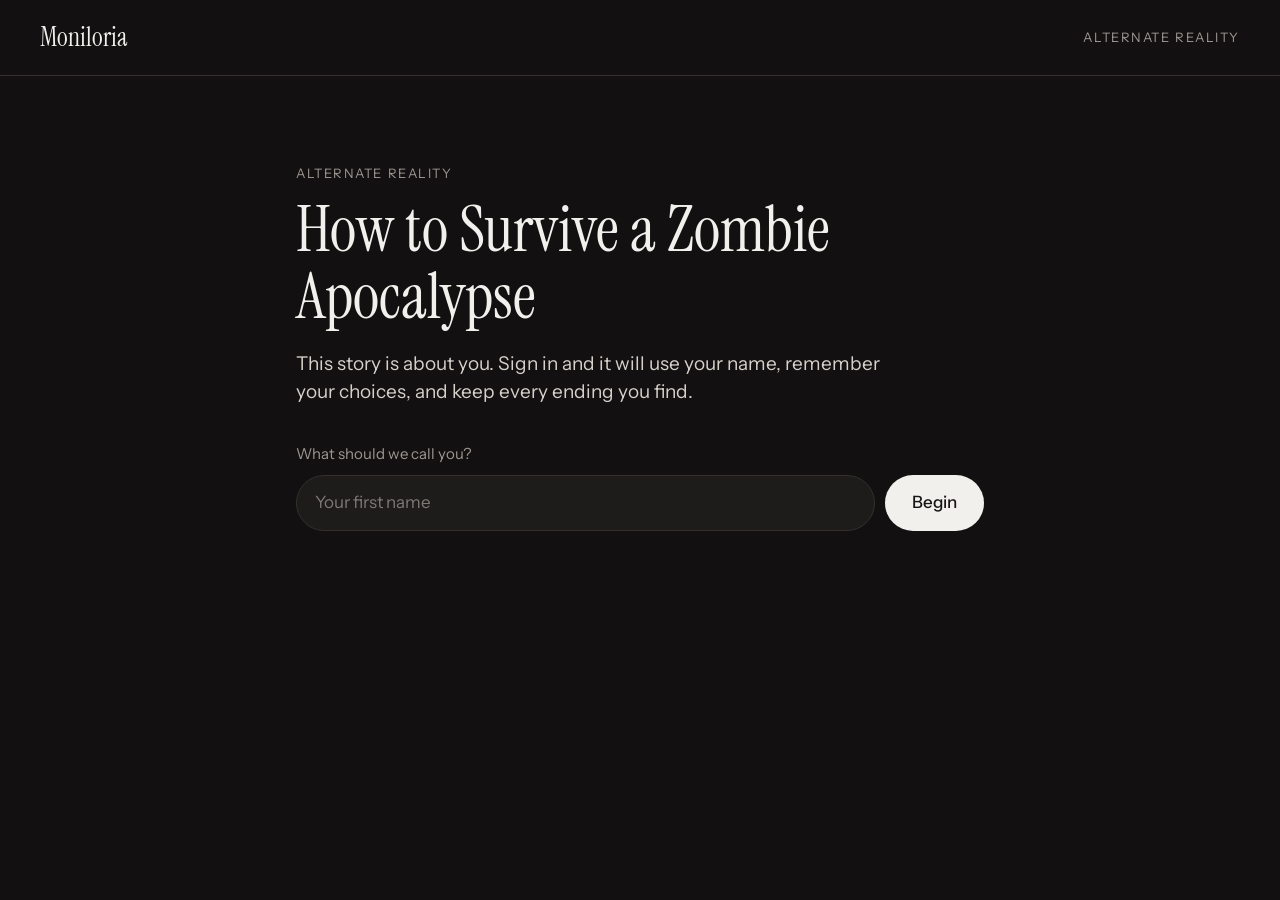
==== story.html @ 976f1fc9 "Add Moniloria landing page and Alternate Reality interactive story demo Static site with a Chapter O" ====
<!doctype html>
<html lang="en">
  <head>
    <meta charset="UTF-8" />
    <meta name="viewport" content="width=device-width, initial-scale=1.0" />
    <title>How to Survive a Zombie Apocalypse | Moniloria Alternate Reality</title>
    <meta name="description" content="An interactive story where every choice changes the ending." />
    <meta name="theme-color" content="#121010" />
    <link rel="preconnect" href="https://fonts.googleapis.com" />
    <link rel="preconnect" href="https://fonts.gstatic.com" crossorigin />
    <link
      href="https://fonts.googleapis.com/css2?family=Instrument+Sans:wght@400;500;600&family=Instrument+Serif:ital@0;1&display=swap"
      rel="stylesheet"
    />
    <link rel="stylesheet" href="css/styles.css" />
  </head>
  <body class="night">
    <header class="reader-bar">
      <a class="wordmark" href="index.html">Moniloria</a>
      <span class="reader-bar-title">Alternate Reality</span>
      <div class="reader-chip" id="reader-chip" hidden>
        <span id="reader-name"></span>
        <button class="link-button" id="sign-out" type="button">Sign out</button>
      </div>
    </header>

    <main class="reader">
      <!-- Sign in -->
      <section id="gate-view" class="gate" hidden>
        <p class="eyebrow">Alternate Reality</p>
        <h1>How to Survive a Zombie Apocalypse</h1>
        <p class="gate-lede">
          This story is about you. Sign in and it will use your name, remember your choices, and
          keep every ending you find.
        </p>

        <div id="google-block" hidden>
          <div id="google-button"></div>
        </div>

        <form id="guest-form" class="guest-form" novalidate>
          <label id="guest-label" for="guest-name">What should we call you?</label>
          <div class="guest-row">
            <input id="guest-name" type="text" autocomplete="given-name" maxlength="24" placeholder="Your first name" />
            <button class="button light" type="submit">Begin</button>
          </div>
          <p class="form-error" id="guest-error" role="alert"></p>
        </form>
      </section>

      <!-- Reading -->
      <section id="scene-view" hidden>
        <p class="eyebrow" id="chapter"></p>
        <div class="scene-text" id="scene-text"></div>

        <div class="timer" id="timer" hidden aria-hidden="true">
          <div class="timer-fill" id="timer-fill"></div>
        </div>
        <p class="choice-prompt" id="choice-prompt">What do you do?</p>
        <div class="choices" id="choices"></div>

        <dl class="stats">
          <div><dt>Supplies</dt><dd id="stat-supplies">0</dd></div>
          <div><dt>Trust</dt><dd id="stat-trust">0</dd></div>
          <div><dt>With you</dt><dd id="stat-with">No one</dd></div>
        </dl>
      </section>

      <!-- Ending -->
      <section id="ending-view" hidden>
        <p class="eyebrow" id="ending-chapter"></p>
        <div class="scene-text" id="ending-text"></div>

        <div class="ending-banner">
          <p class="eyebrow" id="ending-kind"></p>
          <h2 id="ending-title"></h2>
          <p id="ending-count"></p>
        </div>

        <ul class="ending-grid" id="ending-grid"></ul>

        <div class="ending-actions">
          <button class="button light" id="play-again" type="button">Play again</button>
          <button class="button ghost" id="share" type="button">Share your ending</button>
        </div>
      </section>
    </main>

    <script src="js/config.js"></script>
    <script src="js/auth.js"></script>
    <script src="js/stories/zombie.js"></script>
    <script src="js/engine.js"></script>
  </body>
</html>
---- css/styles.css ----
:root {
  --paper: #f1f0ed;
  --ink: #181515;
  --muted: #6d6966;
  --line: #d9d6d0;
  --night: #121010;
  --night-raised: #1e1b1b;
  --night-line: #343030;
  --night-text: #f1f0ed;
  --night-muted: #9d9792;
  --accent: #a57bea;
  --danger: #e2493c;
  --serif: "Instrument Serif", "Iowan Old Style", Georgia, serif;
  --sans: "Instrument Sans", system-ui, -apple-system, sans-serif;
}

* { box-sizing: border-box; }
html { scroll-behavior: smooth; }
body {
  margin: 0;
  background: var(--paper);
  color: var(--ink);
  font-family: var(--sans);
  font-size: 17px;
  line-height: 1.5;
  -webkit-font-smoothing: antialiased;
}
h1, h2, h3, p, ul, ol, dl, dd { margin: 0; padding: 0; }
ul, ol { list-style: none; }
a { color: inherit; }
button { font: inherit; cursor: pointer; }
:focus-visible { outline: 2px solid var(--accent); outline-offset: 3px; }

.eyebrow {
  font-size: 13px;
  letter-spacing: 0.12em;
  text-transform: uppercase;
  color: var(--muted);
}
.night .eyebrow, .ar .eyebrow { color: var(--night-muted); }

.wordmark { font-family: var(--serif); font-size: 26px; text-decoration: none; }

.button {
  display: inline-block;
  padding: 14px 26px;
  border-radius: 999px;
  border: 1px solid transparent;
  font-weight: 500;
  text-decoration: none;
  transition: transform 0.15s ease, background 0.15s ease;
}
.button:hover { transform: translateY(-1px); }
.button.light { background: var(--paper); color: var(--ink); }
.button.ghost { background: transparent; color: var(--night-text); border-color: var(--night-line); }
.link-button {
  background: none; border: 0; padding: 0;
  color: inherit; font-size: 14px;
  text-decoration: underline; text-underline-offset: 3px;
}

/* ---------- intro ---------- */
.intro {
  position: fixed; inset: 0; z-index: 20;
  background: var(--paper);
  display: flex; flex-direction: column; align-items: center; justify-content: center;
  padding: 24px; text-align: center;
  transition: opacity 0.6s ease;
}
.intro[hidden] { display: none; }
.intro.done { opacity: 0; pointer-events: none; }
.intro-line { font-size: clamp(18px, 2.4vw, 24px); max-width: 30ch; }
.intro .link-button { position: absolute; bottom: 40px; color: var(--muted); }
.caret { animation: blink 1s steps(1) infinite; }
@keyframes blink { 50% { opacity: 0; } }

/* ---------- nav ---------- */
.nav {
  position: sticky; top: 0; z-index: 10;
  display: flex; align-items: center; justify-content: space-between; gap: 16px;
  padding: 18px clamp(16px, 4vw, 40px);
  background: color-mix(in srgb, var(--paper) 92%, transparent);
  backdrop-filter: blur(8px);
}
.nav nav { display: flex; gap: clamp(16px, 3vw, 44px); }
.nav nav a, .nav-cta { text-decoration: none; font-size: 16px; color: var(--muted); }
.nav nav a:hover { color: var(--ink); }
.nav-cta { color: var(--ink); font-weight: 500; }

/* ---------- hero ---------- */
.hero { text-align: center; padding-top: clamp(64px, 14vh, 150px); overflow: hidden; }
.hero h1 {
  font-family: var(--serif); font-weight: 400;
  font-size: clamp(56px, 9vw, 104px); line-height: 1; letter-spacing: -0.02em;
}
.hero-tagline { margin-top: 20px; font-size: clamp(18px, 2vw, 22px); color: var(--muted); }

.shelf {
  display: flex; justify-content: center; align-items: flex-end;
  margin-top: clamp(56px, 10vh, 110px);
  padding: 30px 0 70px;
  transform: rotate(4deg) scale(1.08);
  transform-origin: center;
}
.book {
  flex: 0 0 auto;
  width: 74px; height: 290px;
  margin-right: 12px;
  background: var(--cover); color: var(--ink);
  border-radius: 2px 4px 4px 2px;
  transform: skewY(-18deg);
  box-shadow: inset 7px 0 0 rgba(0, 0, 0, 0.16), 14px 16px 22px rgba(24, 21, 21, 0.16);
  display: flex; align-items: flex-start; justify-content: center;
  padding-top: 18px;
  transition: transform 0.25s ease;
}
.book:hover { transform: skewY(-18deg) translateY(-18px); }
.book span {
  writing-mode: vertical-rl; text-orientation: sideways;
  font-family: var(--serif); font-style: italic; font-size: 15px;
  white-space: nowrap; overflow: hidden; max-height: 250px;
}

/* ---------- manifesto ---------- */
.manifesto {
  background: var(--night); color: var(--night-text);
  padding: clamp(72px, 12vw, 140px) clamp(16px, 8vw, 200px);
}
.manifesto p {
  font-family: var(--serif); font-style: italic;
  font-size: clamp(26px, 3.6vw, 44px); line-height: 1.35;
  max-width: 24em; margin: 0 auto;
}
.manifesto p + p { margin-top: 1.1em; }
.manifesto p:last-child { color: var(--night-muted); }

/* ---------- collections ---------- */
.collections { padding: clamp(64px, 10vw, 120px) clamp(16px, 6vw, 96px); max-width: 1100px; margin: 0 auto; }
.collections h2, .pricing h2 {
  font-family: var(--serif); font-weight: 400;
  font-size: clamp(34px, 4.5vw, 52px); margin-bottom: 32px;
}
.collection-list li {
  display: grid; grid-template-columns: 22px minmax(0, 1fr) minmax(0, 1.2fr);
  align-items: center; gap: 18px;
  padding: 20px 0; border-top: 1px solid var(--line);
}
.collection-list li:last-child { border-bottom: 1px solid var(--line); }
.swatch { width: 22px; height: 30px; border-radius: 2px 3px 3px 2px; box-shadow: inset 3px 0 0 rgba(0,0,0,.18); }
.collection-name { font-family: var(--serif); font-size: clamp(24px, 3vw, 34px); }
.collection-hook { color: var(--muted); }

/* ---------- alternate reality ---------- */
.ar {
  background: var(--night); color: var(--night-text);
  padding: clamp(64px, 10vw, 120px) clamp(16px, 6vw, 96px);
  display: grid; gap: clamp(32px, 6vw, 80px);
  grid-template-columns: minmax(0, 1.1fr) minmax(0, 0.9fr);
  align-items: center;
}
.ar h2 {
  font-family: var(--serif); font-weight: 400;
  font-size: clamp(44px, 6vw, 76px); line-height: 1.05; margin: 10px 0 20px;
}
.ar-lede { font-size: 19px; color: #d5d1cb; max-width: 34em; }
.ar-points { margin: 24px 0 32px; color: var(--night-muted); }
.ar-points li { padding: 10px 0; border-top: 1px solid var(--night-line); }
.ar-points li:last-child { border-bottom: 1px solid var(--night-line); }

.cover {
  justify-self: center;
  width: min(320px, 100%); aspect-ratio: 3 / 4;
  background: var(--accent); color: #fff;
  border-radius: 3px 8px 8px 3px;
  box-shadow: inset 12px 0 0 rgba(0,0,0,.14), 0 30px 60px rgba(0,0,0,.5);
  padding: 28px 28px 24px 40px;
  display: flex; flex-direction: column; justify-content: space-between;
  text-decoration: none;
  transform: rotate(3deg);
  transition: transform 0.3s ease;
}
.cover:hover { transform: rotate(0deg) translateY(-6px); }
.cover-kicker, .cover-foot { font-size: 13px; letter-spacing: 0.1em; text-transform: uppercase; }
.cover-title { font-family: var(--serif); font-size: clamp(30px, 4vw, 42px); line-height: 1.05; }

.ar-upcoming { grid-column: 1 / -1; display: grid; grid-template-columns: repeat(4, minmax(0, 1fr)); gap: 16px; }
.ar-upcoming li {
  border-top: 1px solid var(--night-line); padding-top: 14px;
  font-family: var(--serif); font-size: 22px; color: var(--night-muted);
}
.ar-upcoming span {
  display: block; font-family: var(--sans); font-size: 12px;
  letter-spacing: 0.1em; text-transform: uppercase; margin-bottom: 6px;
}

/* ---------- pricing ---------- */
.pricing { padding: clamp(64px, 10vw, 120px) clamp(16px, 6vw, 96px); max-width: 1280px; margin: 0 auto; }
.plans { display: grid; grid-template-columns: repeat(auto-fit, minmax(190px, 1fr)); gap: 16px; }
.plan {
  position: relative;
  border: 1px solid var(--line); border-radius: 14px;
  padding: 28px 22px; background: #f8f7f4;
}
.plan.featured { background: var(--ink); color: var(--paper); border-color: var(--ink); }
.plan h3 { font-family: var(--serif); font-weight: 400; font-size: 24px; }
.price { font-family: var(--serif); font-size: 46px; margin: 10px 0; }
.price small { font-family: var(--sans); font-size: 15px; color: var(--muted); }
.plan p:last-child { color: var(--muted); font-size: 15px; }
.plan.featured p:last-child { color: #bdb8b2; }
.badge {
  position: absolute; top: -11px; left: 20px;
  background: var(--accent); color: #fff;
  font-size: 12px; font-weight: 600; letter-spacing: 0.06em; text-transform: uppercase;
  padding: 4px 10px; border-radius: 999px;
}
.pricing-note { margin-top: 20px; color: var(--muted); font-size: 15px; }

/* ---------- footer ---------- */
.footer { background: var(--night); color: var(--night-muted); padding: clamp(16px, 3vw, 46px); }
.footer-plate {
  background: var(--paper); color: var(--ink);
  text-align: center; padding-top: clamp(48px, 9vw, 140px); overflow: hidden;
}
.footer-plate p { color: var(--muted); }
.footer-word {
  display: block; font-family: var(--serif);
  font-size: clamp(64px, 21vw, 330px); line-height: 0.78; letter-spacing: -0.03em;
  margin-top: 0.2em; margin-bottom: -0.1em; white-space: nowrap;
}
.footer-legal { text-align: center; font-size: 13px; padding: 40px 0 16px; }

/* ---------- reader (story.html) ---------- */
body.night { background: var(--night); color: var(--night-text); min-height: 100vh; }
.reader-bar {
  display: flex; align-items: center; justify-content: space-between; gap: 12px;
  padding: 18px clamp(16px, 4vw, 40px);
  border-bottom: 1px solid var(--night-line);
}
.reader-bar-title { font-size: 13px; letter-spacing: 0.12em; text-transform: uppercase; color: var(--night-muted); }
.reader-chip { display: flex; align-items: center; gap: 12px; font-size: 15px; }
.reader-chip[hidden] { display: none; }
.reader-chip .link-button { color: var(--night-muted); }

.reader { max-width: 720px; margin: 0 auto; padding: clamp(40px, 8vw, 88px) 16px 96px; }
.reader section[hidden] { display: none; }

.gate h1 {
  font-family: var(--serif); font-weight: 400;
  font-size: clamp(40px, 7vw, 64px); line-height: 1.05; margin: 12px 0 20px;
}
.gate-lede { font-size: 19px; color: #d5d1cb; margin-bottom: 36px; max-width: 32em; }
#google-block { margin-bottom: 28px; }
.guest-form label { display: block; font-size: 15px; color: var(--night-muted); margin-bottom: 10px; }
.guest-row { display: flex; gap: 10px; flex-wrap: wrap; }
.guest-row input {
  flex: 1 1 220px; min-width: 0;
  padding: 14px 18px; border-radius: 999px;
  border: 1px solid var(--night-line); background: var(--night-raised);
  color: var(--night-text); font: inherit;
}
.guest-row input::placeholder { color: #7d7873; }
.form-error { color: #ff8a7f; font-size: 14px; min-height: 22px; margin-top: 8px; }

.scene-text { margin-top: 20px; }
.scene-text p {
  font-family: var(--serif);
  font-size: clamp(22px, 3vw, 27px); line-height: 1.5;
  margin-bottom: 1em;
  opacity: 0; animation: rise 0.7s ease forwards;
}
@keyframes rise { from { opacity: 0; transform: translateY(8px); } to { opacity: 1; transform: none; } }

.choice-prompt { margin-top: 36px; font-size: 13px; letter-spacing: 0.12em; text-transform: uppercase; color: var(--night-muted); }
.choice-prompt[hidden] { display: none; }
.choices { margin-top: 14px; display: grid; gap: 12px; }
.choices.two { grid-template-columns: repeat(2, minmax(0, 1fr)); }
.choice {
  text-align: left; min-height: 96px;
  padding: 20px 22px; border-radius: 14px;
  border: 1px solid var(--night-line); background: var(--night-raised);
  color: var(--night-text);
  font-family: var(--serif); font-size: 24px; line-height: 1.2;
  transition: border-color 0.15s ease, transform 0.15s ease, background 0.15s ease;
}
.choice:hover { border-color: var(--accent); background: #262130; transform: translateY(-2px); }
.continue {
  justify-self: start; margin-top: 12px;
  padding: 12px 24px; border-radius: 999px;
  border: 1px solid var(--night-line); background: transparent; color: var(--night-text);
}
.continue:hover { border-color: var(--night-text); }

.timer { margin-top: 32px; height: 4px; background: var(--night-line); border-radius: 2px; overflow: hidden; }
.timer[hidden] { display: none; }
.timer-fill { height: 100%; width: 100%; background: var(--danger); }

.stats {
  margin-top: 48px; padding-top: 18px; border-top: 1px solid var(--night-line);
  display: flex; gap: 32px; flex-wrap: wrap;
}
.stats dt { font-size: 12px; letter-spacing: 0.1em; text-transform: uppercase; color: var(--night-muted); }
.stats dd { font-family: var(--serif); font-size: 24px; }

.ending-banner { margin-top: 40px; padding: 32px 0; border-top: 1px solid var(--night-line); border-bottom: 1px solid var(--night-line); }
.ending-banner h2 { font-family: var(--serif); font-weight: 400; font-size: clamp(42px, 7vw, 68px); line-height: 1.05; margin: 8px 0 12px; }
.ending-banner p:last-child { color: #d5d1cb; }
.ending-grid { margin-top: 28px; display: grid; grid-template-columns: repeat(3, minmax(0, 1fr)); gap: 10px; }
.ending-card {
  border: 1px dashed var(--night-line); border-radius: 12px; padding: 16px;
  color: #7d7873; min-height: 92px;
}
.ending-card.unlocked { border-style: solid; color: var(--night-text); background: var(--night-raised); }
.ending-card.current { border-color: var(--accent); }
.ending-number { display: block; font-size: 12px; letter-spacing: 0.1em; text-transform: uppercase; margin-bottom: 6px; }
.ending-name { font-family: var(--serif); font-size: 21px; line-height: 1.15; }
.ending-actions { margin-top: 32px; display: flex; gap: 12px; flex-wrap: wrap; }

/* ---------- small screens ---------- */
@media (max-width: 760px) {
  .nav nav { display: none; }
  .book { width: 52px; height: 210px; margin-right: 8px; }
  .book span { font-size: 12px; max-height: 180px; }
  .ar { grid-template-columns: minmax(0, 1fr); }
  .ar-upcoming { grid-template-columns: repeat(2, minmax(0, 1fr)); }
  .collection-list li { grid-template-columns: 22px minmax(0, 1fr); }
  .collection-hook { grid-column: 2; }
  .choices.two { grid-template-columns: minmax(0, 1fr); }
  .choice { min-height: 72px; font-size: 22px; }
  .ending-grid { grid-template-columns: repeat(2, minmax(0, 1fr)); }
}

@media (prefers-reduced-motion: reduce) {
  * { animation: none !important; transition: none !important; }
  .scene-text p { opacity: 1; }
}
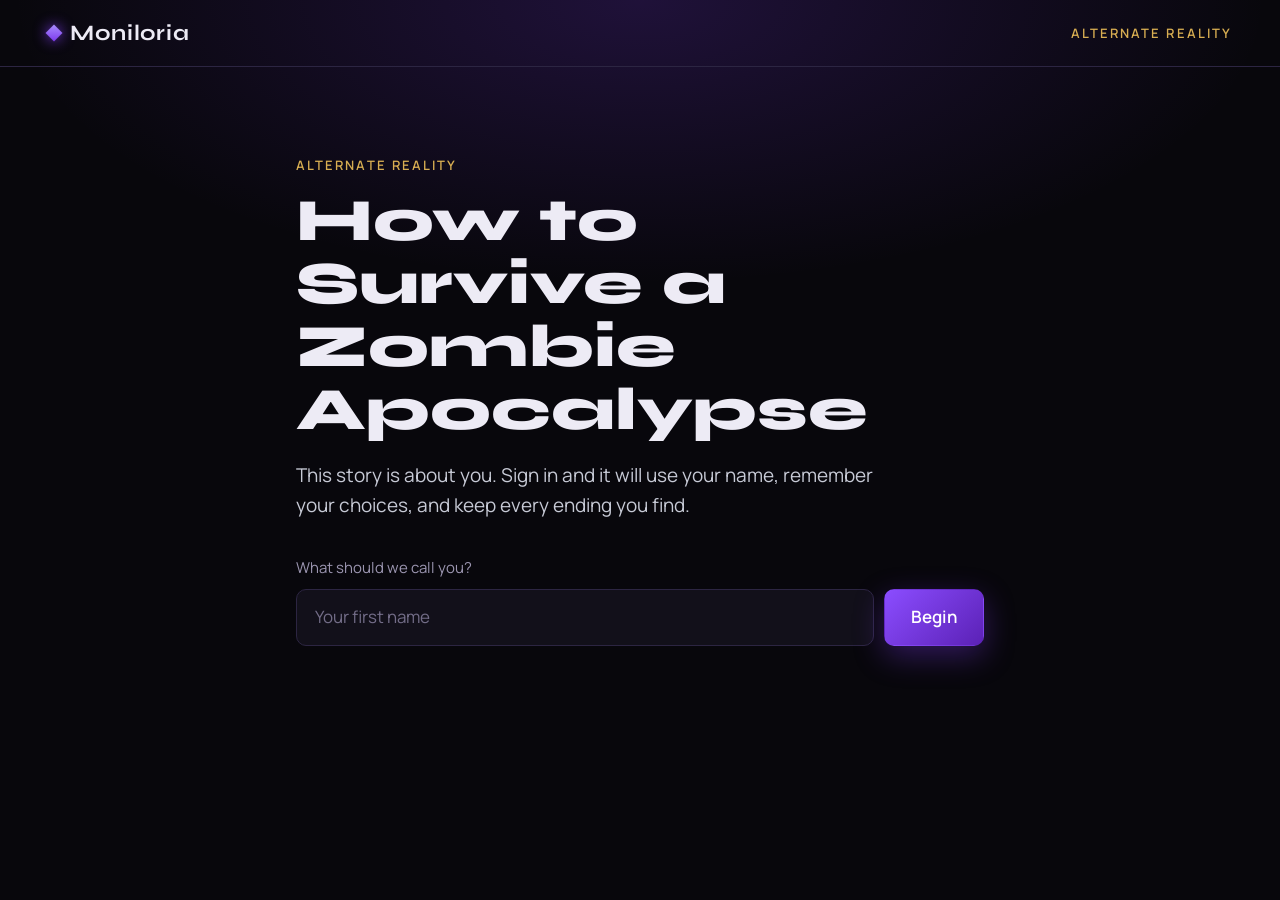
==== commit e9fbc137: "Redesign with an original dark layout in black, royal purple, silver and gold Replaces the light edi" ====
--- a/story.html
+++ b/story.html
@@ -5,18 +5,18 @@
     <meta name="viewport" content="width=device-width, initial-scale=1.0" />
     <title>How to Survive a Zombie Apocalypse | Moniloria Alternate Reality</title>
     <meta name="description" content="An interactive story where every choice changes the ending." />
-    <meta name="theme-color" content="#121010" />
+    <meta name="theme-color" content="#08070c" />
     <link rel="preconnect" href="https://fonts.googleapis.com" />
     <link rel="preconnect" href="https://fonts.gstatic.com" crossorigin />
     <link
-      href="https://fonts.googleapis.com/css2?family=Instrument+Sans:wght@400;500;600&family=Instrument+Serif:ital@0;1&display=swap"
+      href="https://fonts.googleapis.com/css2?family=Manrope:wght@400;500;600&family=Newsreader:ital,wght@0,400;0,500;1,400&family=Syne:wght@500;600;700;800&display=swap"
       rel="stylesheet"
     />
     <link rel="stylesheet" href="css/styles.css" />
   </head>
   <body class="night">
     <header class="reader-bar">
-      <a class="wordmark" href="index.html">Moniloria</a>
+      <a class="wordmark" href="index.html"><span class="gem" aria-hidden="true"></span>Moniloria</a>
       <span class="reader-bar-title">Alternate Reality</span>
       <div class="reader-chip" id="reader-chip" hidden>
         <span id="reader-name"></span>
--- a/css/styles.css
+++ b/css/styles.css
@@ -1,331 +1,348 @@
+/* Moniloria — obsidian black, royal purple, silver and gold. */
 :root {
-  --paper: #f1f0ed;
-  --ink: #181515;
-  --muted: #6d6966;
-  --line: #d9d6d0;
-  --night: #121010;
-  --night-raised: #1e1b1b;
-  --night-line: #343030;
-  --night-text: #f1f0ed;
-  --night-muted: #9d9792;
-  --accent: #a57bea;
-  --danger: #e2493c;
-  --serif: "Instrument Serif", "Iowan Old Style", Georgia, serif;
-  --sans: "Instrument Sans", system-ui, -apple-system, sans-serif;
+  --bg: #08070c;
+  --surface: #12101a;
+  --surface-2: #1b1628;
+  --line: #2c2542;
+  --text: #edebf5;
+  --muted: #9c96b1;
+  --silver: #c7cad6;
+  --purple: #7c3aed;
+  --purple-bright: #a98bff;
+  --purple-deep: #2a1458;
+  --gold: #d8ae52;
+  --display: "Syne", system-ui, sans-serif;
+  --sans: "Manrope", system-ui, -apple-system, sans-serif;
+  --serif: "Newsreader", Georgia, serif;
+  --zigzag: url("data:image/svg+xml,%3Csvg xmlns='http://www.w3.org/2000/svg' width='28' height='14'%3E%3Cpath d='M0 13 L14 1 L28 13' fill='none' stroke='%23d8ae52' stroke-width='1.5'/%3E%3C/svg%3E");
 }
 
 * { box-sizing: border-box; }
 html { scroll-behavior: smooth; }
 body {
   margin: 0;
-  background: var(--paper);
-  color: var(--ink);
+  background: var(--bg);
+  color: var(--text);
   font-family: var(--sans);
   font-size: 17px;
-  line-height: 1.5;
+  line-height: 1.55;
   -webkit-font-smoothing: antialiased;
 }
 h1, h2, h3, p, ul, ol, dl, dd { margin: 0; padding: 0; }
 ul, ol { list-style: none; }
 a { color: inherit; }
 button { font: inherit; cursor: pointer; }
-:focus-visible { outline: 2px solid var(--accent); outline-offset: 3px; }
+:focus-visible { outline: 2px solid var(--gold); outline-offset: 3px; }
 
 .eyebrow {
-  font-size: 13px;
-  letter-spacing: 0.12em;
-  text-transform: uppercase;
-  color: var(--muted);
-}
-.night .eyebrow, .ar .eyebrow { color: var(--night-muted); }
-
-.wordmark { font-family: var(--serif); font-size: 26px; text-decoration: none; }
+  font-size: 13px; font-weight: 600;
+  letter-spacing: 0.16em; text-transform: uppercase;
+  color: var(--gold);
+}
+
+.wordmark {
+  display: inline-flex; align-items: center; gap: 10px;
+  font-family: var(--display); font-weight: 700; font-size: 22px;
+  letter-spacing: 0.04em; text-decoration: none;
+}
+.gem {
+  width: 12px; height: 12px; transform: rotate(45deg);
+  background: linear-gradient(135deg, var(--purple-bright), var(--purple));
+  box-shadow: 0 0 14px var(--purple);
+}
 
 .button {
   display: inline-block;
-  padding: 14px 26px;
-  border-radius: 999px;
+  padding: 14px 26px; border-radius: 10px;
   border: 1px solid transparent;
-  font-weight: 500;
-  text-decoration: none;
-  transition: transform 0.15s ease, background 0.15s ease;
-}
-.button:hover { transform: translateY(-1px); }
-.button.light { background: var(--paper); color: var(--ink); }
-.button.ghost { background: transparent; color: var(--night-text); border-color: var(--night-line); }
+  font-weight: 600; text-decoration: none;
+  transition: transform 0.15s ease, box-shadow 0.15s ease, border-color 0.15s ease;
+}
+.button:hover { transform: translateY(-2px); }
+.button.primary, .button.light {
+  background: linear-gradient(135deg, #8b4dff, #5b21b6);
+  color: #fff;
+  box-shadow: 0 10px 30px rgba(124, 58, 237, 0.35);
+}
+.button.primary:hover, .button.light:hover { box-shadow: 0 14px 38px rgba(124, 58, 237, 0.55); }
+.button.ghost { background: transparent; color: var(--text); border-color: var(--line); }
+.button.ghost:hover { border-color: var(--gold); }
 .link-button {
   background: none; border: 0; padding: 0;
   color: inherit; font-size: 14px;
   text-decoration: underline; text-underline-offset: 3px;
 }
 
-/* ---------- intro ---------- */
-.intro {
-  position: fixed; inset: 0; z-index: 20;
-  background: var(--paper);
-  display: flex; flex-direction: column; align-items: center; justify-content: center;
-  padding: 24px; text-align: center;
-  transition: opacity 0.6s ease;
-}
-.intro[hidden] { display: none; }
-.intro.done { opacity: 0; pointer-events: none; }
-.intro-line { font-size: clamp(18px, 2.4vw, 24px); max-width: 30ch; }
-.intro .link-button { position: absolute; bottom: 40px; color: var(--muted); }
-.caret { animation: blink 1s steps(1) infinite; }
-@keyframes blink { 50% { opacity: 0; } }
+.band { height: 14px; background: var(--zigzag) repeat-x center; opacity: 0.7; }
 
 /* ---------- nav ---------- */
 .nav {
   position: sticky; top: 0; z-index: 10;
   display: flex; align-items: center; justify-content: space-between; gap: 16px;
-  padding: 18px clamp(16px, 4vw, 40px);
-  background: color-mix(in srgb, var(--paper) 92%, transparent);
-  backdrop-filter: blur(8px);
-}
-.nav nav { display: flex; gap: clamp(16px, 3vw, 44px); }
-.nav nav a, .nav-cta { text-decoration: none; font-size: 16px; color: var(--muted); }
-.nav nav a:hover { color: var(--ink); }
-.nav-cta { color: var(--ink); font-weight: 500; }
+  padding: 16px clamp(16px, 4vw, 48px);
+  background: rgba(8, 7, 12, 0.82);
+  backdrop-filter: blur(10px);
+  border-bottom: 1px solid var(--line);
+}
+.nav nav { display: flex; gap: clamp(16px, 3vw, 40px); }
+.nav nav a { text-decoration: none; font-size: 15px; color: var(--muted); }
+.nav nav a:hover { color: var(--text); }
+.nav-cta {
+  text-decoration: none; font-size: 15px; font-weight: 600;
+  padding: 9px 18px; border-radius: 8px;
+  border: 1px solid var(--gold); color: var(--gold);
+}
+.nav-cta:hover { background: var(--gold); color: var(--bg); }
 
 /* ---------- hero ---------- */
-.hero { text-align: center; padding-top: clamp(64px, 14vh, 150px); overflow: hidden; }
+.hero {
+  display: grid; grid-template-columns: minmax(0, 1fr) minmax(0, 1fr);
+  align-items: center; gap: clamp(32px, 5vw, 72px);
+  padding: clamp(56px, 9vw, 120px) clamp(16px, 6vw, 96px);
+  background:
+    radial-gradient(60% 70% at 78% 45%, rgba(124, 58, 237, 0.34), transparent 70%),
+    radial-gradient(40% 50% at 8% 0%, rgba(216, 174, 82, 0.09), transparent 70%);
+  overflow: hidden;
+}
 .hero h1 {
-  font-family: var(--serif); font-weight: 400;
-  font-size: clamp(56px, 9vw, 104px); line-height: 1; letter-spacing: -0.02em;
-}
-.hero-tagline { margin-top: 20px; font-size: clamp(18px, 2vw, 22px); color: var(--muted); }
-
-.shelf {
-  display: flex; justify-content: center; align-items: flex-end;
-  margin-top: clamp(56px, 10vh, 110px);
-  padding: 30px 0 70px;
-  transform: rotate(4deg) scale(1.08);
-  transform-origin: center;
-}
-.book {
-  flex: 0 0 auto;
-  width: 74px; height: 290px;
-  margin-right: 12px;
-  background: var(--cover); color: var(--ink);
-  border-radius: 2px 4px 4px 2px;
-  transform: skewY(-18deg);
-  box-shadow: inset 7px 0 0 rgba(0, 0, 0, 0.16), 14px 16px 22px rgba(24, 21, 21, 0.16);
-  display: flex; align-items: flex-start; justify-content: center;
-  padding-top: 18px;
-  transition: transform 0.25s ease;
-}
-.book:hover { transform: skewY(-18deg) translateY(-18px); }
-.book span {
-  writing-mode: vertical-rl; text-orientation: sideways;
-  font-family: var(--serif); font-style: italic; font-size: 15px;
-  white-space: nowrap; overflow: hidden; max-height: 250px;
-}
-
-/* ---------- manifesto ---------- */
-.manifesto {
-  background: var(--night); color: var(--night-text);
-  padding: clamp(72px, 12vw, 140px) clamp(16px, 8vw, 200px);
-}
-.manifesto p {
-  font-family: var(--serif); font-style: italic;
-  font-size: clamp(26px, 3.6vw, 44px); line-height: 1.35;
-  max-width: 24em; margin: 0 auto;
-}
-.manifesto p + p { margin-top: 1.1em; }
-.manifesto p:last-child { color: var(--night-muted); }
+  font-family: var(--display); font-weight: 800;
+  font-size: clamp(36px, 4.4vw, 62px); line-height: 1.04; letter-spacing: -0.02em;
+  margin: 18px 0 24px;
+}
+.hero h1 em {
+  font-style: normal;
+  background: linear-gradient(100deg, var(--purple-bright), var(--gold));
+  -webkit-background-clip: text; background-clip: text; color: transparent;
+}
+.hero-lede { font-size: clamp(17px, 1.6vw, 20px); color: var(--silver); max-width: 34em; }
+.hero-actions { display: flex; flex-wrap: wrap; gap: 12px; margin-top: 32px; }
+
+.stack { position: relative; height: clamp(320px, 38vw, 460px); }
+.cover {
+  display: flex; flex-direction: column; justify-content: space-between;
+  aspect-ratio: 3 / 4;
+  padding: 24px 22px 20px 30px;
+  border-radius: 4px 10px 10px 4px;
+  color: #fff; text-decoration: none;
+  background: linear-gradient(150deg, #8b4dff 0%, #4c1d95 55%, #1c0f3d 100%);
+  box-shadow: inset 9px 0 0 rgba(0, 0, 0, 0.28), inset 0 0 0 1px rgba(216, 174, 82, 0.45),
+    0 30px 60px rgba(0, 0, 0, 0.6);
+}
+.cover-kicker, .cover-foot {
+  font-size: 12px; font-weight: 600; letter-spacing: 0.14em; text-transform: uppercase;
+  color: var(--gold);
+}
+.cover-title { font-family: var(--display); font-weight: 700; font-size: clamp(22px, 2.6vw, 34px); line-height: 1.08; }
+.stack .cover { position: absolute; top: 50%; left: 50%; height: 70%; }
+.cover-back {
+  transform: translate(-98%, -52%) rotate(-12deg);
+  justify-content: flex-start; gap: 14px;
+  background: linear-gradient(150deg, #2b2638, #0e0c14); 
+}
+.cover-mid {
+  transform: translate(-2%, -50%) rotate(11deg);
+  justify-content: flex-start; gap: 14px; align-items: flex-end; text-align: right;
+  background: linear-gradient(150deg, #d8ae52, #7a5a1c);
+}
+.cover-mid .cover-kicker { color: #1c1406; }
+.cover-mid .cover-title { color: #140e03; }
+.cover-back .cover-title, .cover-mid .cover-title { font-size: clamp(16px, 1.7vw, 22px); max-width: 7em; }
+.cover-front { transform: translate(-50%, -50%); box-shadow: inset 9px 0 0 rgba(0,0,0,.28), inset 0 0 0 1px rgba(216,174,82,.6), 0 0 80px rgba(124, 58, 237, 0.6); }
+
+/* ---------- sections ---------- */
+.section-head { margin-bottom: 36px; }
+.section-head h2, .ar h2 {
+  font-family: var(--display); font-weight: 700;
+  font-size: clamp(32px, 4.4vw, 56px); line-height: 1.08; letter-spacing: -0.01em;
+  margin-top: 12px; max-width: 16em;
+}
+.collections, .pricing, .ar { padding: clamp(64px, 9vw, 112px) clamp(16px, 6vw, 96px); }
 
 /* ---------- collections ---------- */
-.collections { padding: clamp(64px, 10vw, 120px) clamp(16px, 6vw, 96px); max-width: 1100px; margin: 0 auto; }
-.collections h2, .pricing h2 {
-  font-family: var(--serif); font-weight: 400;
-  font-size: clamp(34px, 4.5vw, 52px); margin-bottom: 32px;
-}
-.collection-list li {
-  display: grid; grid-template-columns: 22px minmax(0, 1fr) minmax(0, 1.2fr);
-  align-items: center; gap: 18px;
-  padding: 20px 0; border-top: 1px solid var(--line);
-}
-.collection-list li:last-child { border-bottom: 1px solid var(--line); }
-.swatch { width: 22px; height: 30px; border-radius: 2px 3px 3px 2px; box-shadow: inset 3px 0 0 rgba(0,0,0,.18); }
-.collection-name { font-family: var(--serif); font-size: clamp(24px, 3vw, 34px); }
-.collection-hook { color: var(--muted); }
+.collection-grid { display: grid; grid-template-columns: repeat(auto-fill, minmax(250px, 1fr)); gap: 16px; }
+.collection {
+  position: relative;
+  background: var(--surface); border: 1px solid var(--line); border-radius: 14px;
+  padding: 26px 24px 24px; overflow: hidden;
+  transition: transform 0.2s ease, border-color 0.2s ease;
+}
+.collection::before {
+  content: ""; position: absolute; inset: 0 0 auto 0; height: 3px;
+  background: linear-gradient(90deg, var(--purple), var(--gold));
+  opacity: 0; transition: opacity 0.2s ease;
+}
+.collection:hover { transform: translateY(-4px); border-color: var(--purple); }
+.collection:hover::before, .collection-live::before { opacity: 1; }
+.collection-live { background: linear-gradient(160deg, #24124d, var(--surface) 70%); border-color: var(--purple); }
+.collection-number { font-family: var(--display); font-size: 14px; font-weight: 600; color: var(--gold); letter-spacing: 0.1em; }
+.collection h3 { font-family: var(--display); font-weight: 700; font-size: 25px; margin: 10px 0 8px; }
+.collection-hook { color: var(--silver); font-size: 15px; }
+.collection-titles { margin-top: 18px; padding-top: 14px; border-top: 1px solid var(--line); }
+.collection-titles li { font-size: 14px; color: var(--muted); padding: 3px 0; }
+.collection-link { display: inline-block; margin-top: 16px; color: var(--purple-bright); font-weight: 600; text-underline-offset: 4px; }
 
 /* ---------- alternate reality ---------- */
-.ar {
-  background: var(--night); color: var(--night-text);
-  padding: clamp(64px, 10vw, 120px) clamp(16px, 6vw, 96px);
-  display: grid; gap: clamp(32px, 6vw, 80px);
-  grid-template-columns: minmax(0, 1.1fr) minmax(0, 0.9fr);
-  align-items: center;
-}
-.ar h2 {
-  font-family: var(--serif); font-weight: 400;
-  font-size: clamp(44px, 6vw, 76px); line-height: 1.05; margin: 10px 0 20px;
-}
-.ar-lede { font-size: 19px; color: #d5d1cb; max-width: 34em; }
-.ar-points { margin: 24px 0 32px; color: var(--night-muted); }
-.ar-points li { padding: 10px 0; border-top: 1px solid var(--night-line); }
-.ar-points li:last-child { border-bottom: 1px solid var(--night-line); }
-
-.cover {
-  justify-self: center;
-  width: min(320px, 100%); aspect-ratio: 3 / 4;
-  background: var(--accent); color: #fff;
-  border-radius: 3px 8px 8px 3px;
-  box-shadow: inset 12px 0 0 rgba(0,0,0,.14), 0 30px 60px rgba(0,0,0,.5);
-  padding: 28px 28px 24px 40px;
-  display: flex; flex-direction: column; justify-content: space-between;
-  text-decoration: none;
-  transform: rotate(3deg);
-  transition: transform 0.3s ease;
-}
-.cover:hover { transform: rotate(0deg) translateY(-6px); }
-.cover-kicker, .cover-foot { font-size: 13px; letter-spacing: 0.1em; text-transform: uppercase; }
-.cover-title { font-family: var(--serif); font-size: clamp(30px, 4vw, 42px); line-height: 1.05; }
-
-.ar-upcoming { grid-column: 1 / -1; display: grid; grid-template-columns: repeat(4, minmax(0, 1fr)); gap: 16px; }
+.ar { background: linear-gradient(180deg, var(--bg), #0f0a1d 50%, var(--bg)); }
+.ar-panel {
+  display: grid; grid-template-columns: minmax(0, 1.2fr) minmax(0, 0.8fr);
+  gap: clamp(28px, 5vw, 72px); align-items: center;
+  padding: clamp(24px, 5vw, 64px);
+  border: 1px solid var(--purple); border-radius: 20px;
+  background: radial-gradient(70% 90% at 85% 50%, rgba(124, 58, 237, 0.28), transparent 70%), var(--surface);
+  box-shadow: 0 0 80px rgba(124, 58, 237, 0.16);
+}
+.ar-lede { margin-top: 18px; font-size: 19px; color: var(--silver); max-width: 32em; }
+.ar-points { margin: 26px 0 32px; display: grid; gap: 10px; }
+.ar-points li { color: var(--silver); display: flex; align-items: baseline; gap: 14px; }
+.ar-points strong { font-family: var(--display); font-size: 26px; color: var(--gold); min-width: 1.6em; }
+.cover-feature { justify-self: center; width: min(300px, 100%); transform: rotate(4deg); transition: transform 0.3s ease; box-shadow: inset 9px 0 0 rgba(0,0,0,.28), inset 0 0 0 1px rgba(216,174,82,.6), 0 0 70px rgba(124, 58, 237, 0.55); }
+.cover-feature:hover { transform: rotate(0deg) translateY(-6px); }
+.ar-upcoming { margin-top: 28px; display: grid; grid-template-columns: repeat(4, minmax(0, 1fr)); gap: 16px; }
 .ar-upcoming li {
-  border-top: 1px solid var(--night-line); padding-top: 14px;
-  font-family: var(--serif); font-size: 22px; color: var(--night-muted);
+  border-top: 1px solid var(--line); padding-top: 14px;
+  font-family: var(--display); font-weight: 600; font-size: 18px; color: var(--muted);
 }
 .ar-upcoming span {
-  display: block; font-family: var(--sans); font-size: 12px;
-  letter-spacing: 0.1em; text-transform: uppercase; margin-bottom: 6px;
+  display: block; font-family: var(--sans); font-size: 12px; font-weight: 600;
+  letter-spacing: 0.14em; text-transform: uppercase; color: var(--purple-bright); margin-bottom: 6px;
 }
 
 /* ---------- pricing ---------- */
-.pricing { padding: clamp(64px, 10vw, 120px) clamp(16px, 6vw, 96px); max-width: 1280px; margin: 0 auto; }
-.plans { display: grid; grid-template-columns: repeat(auto-fit, minmax(190px, 1fr)); gap: 16px; }
+.plans { display: grid; grid-template-columns: repeat(auto-fit, minmax(200px, 1fr)); gap: 16px; }
 .plan {
   position: relative;
-  border: 1px solid var(--line); border-radius: 14px;
-  padding: 28px 22px; background: #f8f7f4;
-}
-.plan.featured { background: var(--ink); color: var(--paper); border-color: var(--ink); }
-.plan h3 { font-family: var(--serif); font-weight: 400; font-size: 24px; }
-.price { font-family: var(--serif); font-size: 46px; margin: 10px 0; }
-.price small { font-family: var(--sans); font-size: 15px; color: var(--muted); }
+  background: var(--surface); border: 1px solid var(--line); border-radius: 14px;
+  padding: 30px 22px 26px;
+}
+.plan.featured {
+  background: linear-gradient(160deg, #6d28d9, #2a1458);
+  border-color: var(--gold);
+  box-shadow: 0 20px 50px rgba(124, 58, 237, 0.35);
+}
+.plan h3 { font-family: var(--display); font-weight: 600; font-size: 19px; }
+.price { font-family: var(--display); font-weight: 700; font-size: 44px; margin: 10px 0; }
+.price small { font-family: var(--sans); font-weight: 500; font-size: 15px; color: var(--muted); }
 .plan p:last-child { color: var(--muted); font-size: 15px; }
-.plan.featured p:last-child { color: #bdb8b2; }
+.plan.featured p:last-child { color: #dcd2f7; }
 .badge {
   position: absolute; top: -11px; left: 20px;
-  background: var(--accent); color: #fff;
-  font-size: 12px; font-weight: 600; letter-spacing: 0.06em; text-transform: uppercase;
-  padding: 4px 10px; border-radius: 999px;
+  background: var(--gold); color: #171003;
+  font-size: 12px; font-weight: 700; letter-spacing: 0.08em; text-transform: uppercase;
+  padding: 4px 10px; border-radius: 6px;
 }
 .pricing-note { margin-top: 20px; color: var(--muted); font-size: 15px; }
 
 /* ---------- footer ---------- */
-.footer { background: var(--night); color: var(--night-muted); padding: clamp(16px, 3vw, 46px); }
-.footer-plate {
-  background: var(--paper); color: var(--ink);
-  text-align: center; padding-top: clamp(48px, 9vw, 140px); overflow: hidden;
-}
-.footer-plate p { color: var(--muted); }
-.footer-word {
-  display: block; font-family: var(--serif);
-  font-size: clamp(64px, 21vw, 330px); line-height: 0.78; letter-spacing: -0.03em;
-  margin-top: 0.2em; margin-bottom: -0.1em; white-space: nowrap;
-}
-.footer-legal { text-align: center; font-size: 13px; padding: 40px 0 16px; }
+.footer { border-top: 1px solid var(--line); padding-top: 28px; }
+.footer-inner { text-align: center; padding: 44px 16px 36px; color: var(--silver); }
+.footer-inner .wordmark { font-size: 30px; margin-bottom: 10px; }
+.footer-legal { font-size: 13px; color: var(--muted); margin-top: 22px; }
 
 /* ---------- reader (story.html) ---------- */
-body.night { background: var(--night); color: var(--night-text); min-height: 100vh; }
+body.night {
+  min-height: 100vh;
+  background: radial-gradient(70% 45% at 50% 0%, rgba(124, 58, 237, 0.2), transparent 70%), var(--bg);
+}
 .reader-bar {
   display: flex; align-items: center; justify-content: space-between; gap: 12px;
-  padding: 18px clamp(16px, 4vw, 40px);
-  border-bottom: 1px solid var(--night-line);
-}
-.reader-bar-title { font-size: 13px; letter-spacing: 0.12em; text-transform: uppercase; color: var(--night-muted); }
+  padding: 16px clamp(16px, 4vw, 48px);
+  border-bottom: 1px solid var(--line);
+}
+.reader-bar-title { font-size: 13px; font-weight: 600; letter-spacing: 0.16em; text-transform: uppercase; color: var(--gold); }
 .reader-chip { display: flex; align-items: center; gap: 12px; font-size: 15px; }
 .reader-chip[hidden] { display: none; }
-.reader-chip .link-button { color: var(--night-muted); }
+.reader-chip .link-button { color: var(--muted); }
 
 .reader { max-width: 720px; margin: 0 auto; padding: clamp(40px, 8vw, 88px) 16px 96px; }
 .reader section[hidden] { display: none; }
 
 .gate h1 {
-  font-family: var(--serif); font-weight: 400;
-  font-size: clamp(40px, 7vw, 64px); line-height: 1.05; margin: 12px 0 20px;
-}
-.gate-lede { font-size: 19px; color: #d5d1cb; margin-bottom: 36px; max-width: 32em; }
+  font-family: var(--display); font-weight: 800;
+  font-size: clamp(36px, 6.4vw, 60px); line-height: 1.05; margin: 14px 0 20px;
+}
+.gate-lede { font-size: 19px; color: var(--silver); margin-bottom: 36px; max-width: 32em; }
 #google-block { margin-bottom: 28px; }
-.guest-form label { display: block; font-size: 15px; color: var(--night-muted); margin-bottom: 10px; }
+.guest-form label { display: block; font-size: 15px; color: var(--muted); margin-bottom: 10px; }
 .guest-row { display: flex; gap: 10px; flex-wrap: wrap; }
 .guest-row input {
   flex: 1 1 220px; min-width: 0;
-  padding: 14px 18px; border-radius: 999px;
-  border: 1px solid var(--night-line); background: var(--night-raised);
-  color: var(--night-text); font: inherit;
-}
-.guest-row input::placeholder { color: #7d7873; }
-.form-error { color: #ff8a7f; font-size: 14px; min-height: 22px; margin-top: 8px; }
+  padding: 14px 18px; border-radius: 10px;
+  border: 1px solid var(--line); background: var(--surface);
+  color: var(--text); font: inherit;
+}
+.guest-row input:focus { border-color: var(--purple-bright); outline: none; }
+.guest-row input::placeholder { color: #736d88; }
+.form-error { color: #ffb38a; font-size: 14px; min-height: 22px; margin-top: 8px; }
 
 .scene-text { margin-top: 20px; }
 .scene-text p {
   font-family: var(--serif);
-  font-size: clamp(22px, 3vw, 27px); line-height: 1.5;
+  font-size: clamp(21px, 2.8vw, 25px); line-height: 1.55;
   margin-bottom: 1em;
   opacity: 0; animation: rise 0.7s ease forwards;
 }
 @keyframes rise { from { opacity: 0; transform: translateY(8px); } to { opacity: 1; transform: none; } }
 
-.choice-prompt { margin-top: 36px; font-size: 13px; letter-spacing: 0.12em; text-transform: uppercase; color: var(--night-muted); }
+.choice-prompt { margin-top: 36px; font-size: 13px; font-weight: 600; letter-spacing: 0.16em; text-transform: uppercase; color: var(--gold); }
 .choice-prompt[hidden] { display: none; }
 .choices { margin-top: 14px; display: grid; gap: 12px; }
 .choices.two { grid-template-columns: repeat(2, minmax(0, 1fr)); }
 .choice {
   text-align: left; min-height: 96px;
   padding: 20px 22px; border-radius: 14px;
-  border: 1px solid var(--night-line); background: var(--night-raised);
-  color: var(--night-text);
-  font-family: var(--serif); font-size: 24px; line-height: 1.2;
-  transition: border-color 0.15s ease, transform 0.15s ease, background 0.15s ease;
-}
-.choice:hover { border-color: var(--accent); background: #262130; transform: translateY(-2px); }
+  border: 1px solid var(--line); background: var(--surface);
+  color: var(--text);
+  font-family: var(--display); font-weight: 600; font-size: 21px; line-height: 1.25;
+  transition: border-color 0.15s ease, transform 0.15s ease, box-shadow 0.15s ease, background 0.15s ease;
+}
+.choice:hover {
+  border-color: var(--purple-bright); background: #1d1438;
+  transform: translateY(-2px); box-shadow: 0 0 34px rgba(124, 58, 237, 0.4);
+}
 .continue {
   justify-self: start; margin-top: 12px;
-  padding: 12px 24px; border-radius: 999px;
-  border: 1px solid var(--night-line); background: transparent; color: var(--night-text);
-}
-.continue:hover { border-color: var(--night-text); }
-
-.timer { margin-top: 32px; height: 4px; background: var(--night-line); border-radius: 2px; overflow: hidden; }
+  padding: 12px 24px; border-radius: 10px;
+  border: 1px solid var(--line); background: transparent; color: var(--text); font-weight: 600;
+}
+.continue:hover { border-color: var(--gold); color: var(--gold); }
+
+.timer { margin-top: 32px; height: 4px; background: var(--line); border-radius: 2px; overflow: hidden; }
 .timer[hidden] { display: none; }
-.timer-fill { height: 100%; width: 100%; background: var(--danger); }
+.timer-fill { height: 100%; width: 100%; background: linear-gradient(90deg, var(--gold), #f3d488); box-shadow: 0 0 12px var(--gold); }
 
 .stats {
-  margin-top: 48px; padding-top: 18px; border-top: 1px solid var(--night-line);
+  margin-top: 48px; padding-top: 18px; border-top: 1px solid var(--line);
   display: flex; gap: 32px; flex-wrap: wrap;
 }
-.stats dt { font-size: 12px; letter-spacing: 0.1em; text-transform: uppercase; color: var(--night-muted); }
-.stats dd { font-family: var(--serif); font-size: 24px; }
-
-.ending-banner { margin-top: 40px; padding: 32px 0; border-top: 1px solid var(--night-line); border-bottom: 1px solid var(--night-line); }
-.ending-banner h2 { font-family: var(--serif); font-weight: 400; font-size: clamp(42px, 7vw, 68px); line-height: 1.05; margin: 8px 0 12px; }
-.ending-banner p:last-child { color: #d5d1cb; }
+.stats dt { font-size: 12px; font-weight: 600; letter-spacing: 0.14em; text-transform: uppercase; color: var(--muted); }
+.stats dd { font-family: var(--display); font-weight: 600; font-size: 21px; color: var(--purple-bright); }
+
+.ending-banner { margin-top: 40px; padding: 32px 0; border-top: 1px solid var(--line); border-bottom: 1px solid var(--line); }
+.ending-banner h2 {
+  font-family: var(--display); font-weight: 800;
+  font-size: clamp(38px, 6.6vw, 64px); line-height: 1.05; margin: 10px 0 12px;
+  background: linear-gradient(100deg, var(--purple-bright), var(--gold));
+  -webkit-background-clip: text; background-clip: text; color: transparent;
+}
+.ending-banner p:last-child { color: var(--silver); }
 .ending-grid { margin-top: 28px; display: grid; grid-template-columns: repeat(3, minmax(0, 1fr)); gap: 10px; }
-.ending-card {
-  border: 1px dashed var(--night-line); border-radius: 12px; padding: 16px;
-  color: #7d7873; min-height: 92px;
-}
-.ending-card.unlocked { border-style: solid; color: var(--night-text); background: var(--night-raised); }
-.ending-card.current { border-color: var(--accent); }
-.ending-number { display: block; font-size: 12px; letter-spacing: 0.1em; text-transform: uppercase; margin-bottom: 6px; }
-.ending-name { font-family: var(--serif); font-size: 21px; line-height: 1.15; }
+.ending-card { border: 1px dashed var(--line); border-radius: 12px; padding: 16px; color: #736d88; min-height: 92px; }
+.ending-card.unlocked { border-style: solid; border-color: var(--purple); color: var(--text); background: linear-gradient(160deg, #24124d, var(--surface)); }
+.ending-card.current { border-color: var(--gold); box-shadow: 0 0 24px rgba(216, 174, 82, 0.25); }
+.ending-number { display: block; font-size: 12px; font-weight: 600; letter-spacing: 0.14em; text-transform: uppercase; margin-bottom: 6px; }
+.ending-card.unlocked .ending-number { color: var(--gold); }
+.ending-name { font-family: var(--display); font-weight: 600; font-size: 18px; line-height: 1.2; }
 .ending-actions { margin-top: 32px; display: flex; gap: 12px; flex-wrap: wrap; }
 
 /* ---------- small screens ---------- */
-@media (max-width: 760px) {
+@media (max-width: 820px) {
   .nav nav { display: none; }
-  .book { width: 52px; height: 210px; margin-right: 8px; }
-  .book span { font-size: 12px; max-height: 180px; }
-  .ar { grid-template-columns: minmax(0, 1fr); }
+  .hero { grid-template-columns: minmax(0, 1fr); }
+  .stack { height: 340px; }
+  .ar-panel { grid-template-columns: minmax(0, 1fr); }
   .ar-upcoming { grid-template-columns: repeat(2, minmax(0, 1fr)); }
-  .collection-list li { grid-template-columns: 22px minmax(0, 1fr); }
-  .collection-hook { grid-column: 2; }
   .choices.two { grid-template-columns: minmax(0, 1fr); }
-  .choice { min-height: 72px; font-size: 22px; }
+  .choice { min-height: 72px; }
   .ending-grid { grid-template-columns: repeat(2, minmax(0, 1fr)); }
 }
 
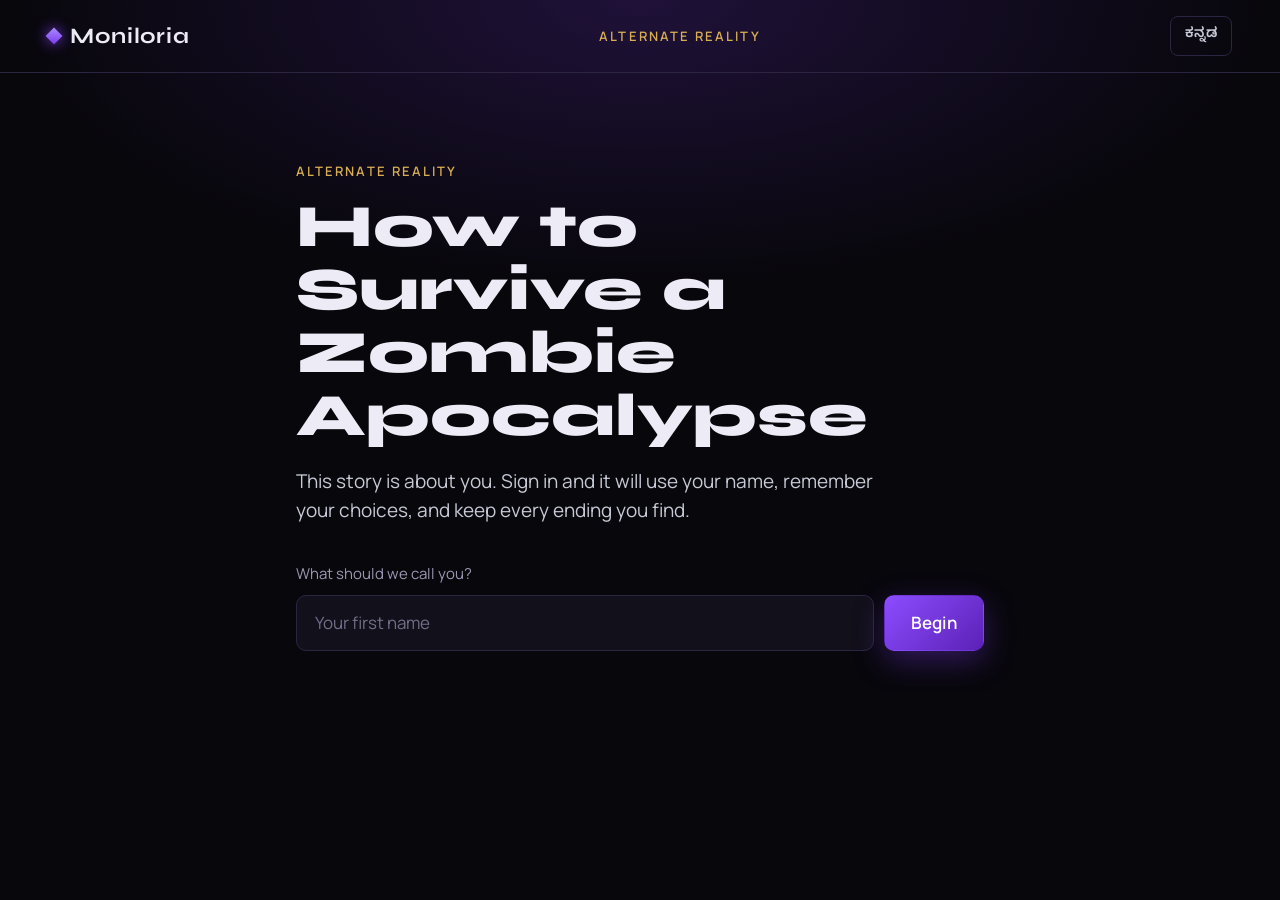
==== commit 60007928: "Add a Kannada version with a language switch The landing page, book catalog, samples and the full zo" ====
--- a/story.html
+++ b/story.html
@@ -1,5 +1,5 @@
 <!doctype html>
-<html lang="en">
+<html lang="en" data-i18n-title="story.pageTitle">
   <head>
     <meta charset="UTF-8" />
     <meta name="viewport" content="width=device-width, initial-scale=1.0" />
@@ -9,7 +9,7 @@
     <link rel="preconnect" href="https://fonts.googleapis.com" />
     <link rel="preconnect" href="https://fonts.gstatic.com" crossorigin />
     <link
-      href="https://fonts.googleapis.com/css2?family=Manrope:wght@400;500;600&family=Newsreader:ital,wght@0,400;0,500;1,400&family=Syne:wght@500;600;700;800&display=swap"
+      href="https://fonts.googleapis.com/css2?family=Manrope:wght@400;500;600&family=Newsreader:ital,wght@0,400;0,500;1,400&family=Noto+Sans+Kannada:wght@400;500;600;700;800&family=Noto+Serif+Kannada:wght@400;500&family=Syne:wght@500;600;700;800&display=swap"
       rel="stylesheet"
     />
     <link rel="stylesheet" href="css/styles.css" />
@@ -17,19 +17,22 @@
   <body class="night">
     <header class="reader-bar">
       <a class="wordmark" href="index.html"><span class="gem" aria-hidden="true"></span>Moniloria</a>
-      <span class="reader-bar-title">Alternate Reality</span>
+      <span class="reader-bar-title" data-i18n="nav.ar">Alternate Reality</span>
+      <div class="nav-end">
+        <button class="lang-toggle" type="button" aria-label="Change language"></button>
       <div class="reader-chip" id="reader-chip" hidden>
         <span id="reader-name"></span>
-        <button class="link-button" id="sign-out" type="button">Sign out</button>
+        <button class="link-button" id="sign-out" type="button" data-i18n="story.signout">Sign out</button>
+        </div>
       </div>
     </header>
 
     <main class="reader">
       <!-- Sign in -->
       <section id="gate-view" class="gate" hidden>
-        <p class="eyebrow">Alternate Reality</p>
-        <h1>How to Survive a Zombie Apocalypse</h1>
-        <p class="gate-lede">
+        <p class="eyebrow" data-i18n="nav.ar">Alternate Reality</p>
+        <h1 id="gate-title">How to Survive a Zombie Apocalypse</h1>
+        <p class="gate-lede" data-i18n="gate.lede">
           This story is about you. Sign in and it will use your name, remember your choices, and
           keep every ending you find.
         </p>
@@ -41,8 +44,8 @@
         <form id="guest-form" class="guest-form" novalidate>
           <label id="guest-label" for="guest-name">What should we call you?</label>
           <div class="guest-row">
-            <input id="guest-name" type="text" autocomplete="given-name" maxlength="24" placeholder="Your first name" />
-            <button class="button light" type="submit">Begin</button>
+            <input id="guest-name" type="text" autocomplete="given-name" maxlength="24" placeholder="Your first name" data-i18n-placeholder="gate.placeholder" />
+            <button class="button light" type="submit" data-i18n="gate.begin">Begin</button>
           </div>
           <p class="form-error" id="guest-error" role="alert"></p>
         </form>
@@ -56,13 +59,13 @@
         <div class="timer" id="timer" hidden aria-hidden="true">
           <div class="timer-fill" id="timer-fill"></div>
         </div>
-        <p class="choice-prompt" id="choice-prompt">What do you do?</p>
+        <p class="choice-prompt" id="choice-prompt" data-i18n="story.prompt">What do you do?</p>
         <div class="choices" id="choices"></div>
 
         <dl class="stats">
-          <div><dt>Supplies</dt><dd id="stat-supplies">0</dd></div>
-          <div><dt>Trust</dt><dd id="stat-trust">0</dd></div>
-          <div><dt>With you</dt><dd id="stat-with">No one</dd></div>
+          <div><dt data-i18n="story.supplies">Supplies</dt><dd id="stat-supplies">0</dd></div>
+          <div><dt data-i18n="story.trust">Trust</dt><dd id="stat-trust">0</dd></div>
+          <div><dt data-i18n="story.with">With you</dt><dd id="stat-with">No one</dd></div>
         </dl>
       </section>
 
@@ -80,15 +83,17 @@
         <ul class="ending-grid" id="ending-grid"></ul>
 
         <div class="ending-actions">
-          <button class="button light" id="play-again" type="button">Play again</button>
+          <button class="button light" id="play-again" type="button" data-i18n="ending.again">Play again</button>
           <button class="button ghost" id="share" type="button">Share your ending</button>
         </div>
       </section>
     </main>
 
+    <script src="js/i18n.js"></script>
     <script src="js/config.js"></script>
     <script src="js/auth.js"></script>
     <script src="js/stories/zombie.js"></script>
+    <script src="js/stories/zombie.kn.js"></script>
     <script src="js/engine.js"></script>
   </body>
 </html>
--- a/css/styles.css
+++ b/css/styles.css
@@ -158,28 +158,116 @@
 }
 .collections, .pricing, .ar { padding: clamp(64px, 9vw, 112px) clamp(16px, 6vw, 96px); }
 
-/* ---------- collections ---------- */
-.collection-grid { display: grid; grid-template-columns: repeat(auto-fill, minmax(250px, 1fr)); gap: 16px; }
-.collection {
-  position: relative;
-  background: var(--surface); border: 1px solid var(--line); border-radius: 14px;
-  padding: 26px 24px 24px; overflow: hidden;
-  transition: transform 0.2s ease, border-color 0.2s ease;
-}
-.collection::before {
-  content: ""; position: absolute; inset: 0 0 auto 0; height: 3px;
-  background: linear-gradient(90deg, var(--purple), var(--gold));
-  opacity: 0; transition: opacity 0.2s ease;
-}
-.collection:hover { transform: translateY(-4px); border-color: var(--purple); }
-.collection:hover::before, .collection-live::before { opacity: 1; }
-.collection-live { background: linear-gradient(160deg, #24124d, var(--surface) 70%); border-color: var(--purple); }
-.collection-number { font-family: var(--display); font-size: 14px; font-weight: 600; color: var(--gold); letter-spacing: 0.1em; }
-.collection h3 { font-family: var(--display); font-weight: 700; font-size: 25px; margin: 10px 0 8px; }
-.collection-hook { color: var(--silver); font-size: 15px; }
-.collection-titles { margin-top: 18px; padding-top: 14px; border-top: 1px solid var(--line); }
-.collection-titles li { font-size: 14px; color: var(--muted); padding: 3px 0; }
-.collection-link { display: inline-block; margin-top: 16px; color: var(--purple-bright); font-weight: 600; text-underline-offset: 4px; }
+/* ---------- collection tiles ---------- */
+.books { padding: 0 clamp(16px, 6vw, 96px) clamp(64px, 9vw, 112px); }
+.tile-grid { display: grid; grid-template-columns: repeat(3, minmax(0, 1fr)); gap: 16px; }
+.tile {
+  display: flex; flex-direction: column; align-items: flex-start; gap: 10px;
+  width: 100%; height: 100%; min-height: 250px;
+  padding: 26px 24px 22px; text-align: left;
+  color: #fff; border-radius: 16px;
+  border: 1px solid color-mix(in srgb, var(--accent) 35%, transparent);
+  background:
+    radial-gradient(90% 80% at 100% 0%, color-mix(in srgb, var(--accent) 30%, transparent), transparent 60%),
+    linear-gradient(155deg, var(--from), var(--to));
+  transition: transform 0.2s ease, box-shadow 0.2s ease, border-color 0.2s ease;
+}
+.tile:hover {
+  transform: translateY(-5px); border-color: var(--accent);
+  box-shadow: 0 18px 50px color-mix(in srgb, var(--accent) 28%, transparent);
+}
+.tile-top { font-size: 12px; font-weight: 700; letter-spacing: 0.16em; text-transform: uppercase; color: var(--accent); }
+.tile-name { font-family: var(--display); font-weight: 700; font-size: clamp(24px, 2.4vw, 32px); line-height: 1.1; margin-top: auto; }
+.tile-hook { font-size: 15px; color: rgba(255, 255, 255, 0.78); }
+.tile-foot { font-size: 13px; font-weight: 600; color: var(--accent); padding-top: 12px; border-top: 1px solid rgba(255, 255, 255, 0.14); width: 100%; }
+
+/* ---------- book cards ---------- */
+.chips { display: flex; flex-wrap: wrap; gap: 8px; margin-bottom: 28px; }
+.chip {
+  padding: 8px 16px; border-radius: 999px;
+  border: 1px solid var(--line); background: transparent; color: var(--silver);
+  font-size: 14px; font-weight: 500;
+}
+.chip:hover { border-color: var(--purple-bright); }
+.chip.on { background: var(--gold); border-color: var(--gold); color: #171003; font-weight: 700; }
+
+.book-grid { display: grid; grid-template-columns: repeat(auto-fill, minmax(220px, 1fr)); gap: 16px; }
+.book-card {
+  display: flex; flex-direction: column;
+  background: var(--surface); border: 1px solid var(--line); border-radius: 16px;
+  padding: 0 20px 20px; overflow: hidden;
+  transition: border-color 0.2s ease, transform 0.2s ease;
+}
+.book-card[hidden] { display: none; }
+.book-card:hover { border-color: var(--accent); transform: translateY(-4px); }
+
+.book3d {
+  display: flex; justify-content: center;
+  margin: 0 -20px 18px; padding: 30px 0 26px;
+  perspective: 900px;
+  background: radial-gradient(60% 70% at 50% 55%, color-mix(in srgb, var(--accent) 26%, transparent), transparent 75%);
+}
+.book3d-body {
+  position: relative; width: 132px; height: 190px;
+  transform-style: preserve-3d; transform: rotateY(-28deg);
+  transition: transform 0.45s ease;
+}
+.book-card:hover .book3d-body { transform: rotateY(-8deg); }
+.book3d-face {
+  position: absolute; inset: 0;
+  display: flex; flex-direction: column; justify-content: space-between;
+  padding: 14px 12px 14px 18px;
+  transform: translateZ(13px);
+  border-radius: 2px 5px 5px 2px;
+  background: linear-gradient(155deg, var(--from), var(--to));
+  box-shadow: inset 6px 0 0 rgba(0, 0, 0, 0.3), inset 0 0 0 1px color-mix(in srgb, var(--accent) 55%, transparent);
+  color: #fff;
+}
+.book3d-body::before { /* page edges */
+  content: ""; position: absolute; top: 2px; left: 0;
+  width: 24px; height: calc(100% - 4px);
+  transform: translateX(118px) rotateY(90deg);
+  background: repeating-linear-gradient(90deg, #f1ece0 0 2px, #c9c2b0 2px 3px);
+}
+.book3d-body::after { /* back cover and shadow */
+  content: ""; position: absolute; inset: 0;
+  transform: translateZ(-13px);
+  border-radius: 2px 5px 5px 2px;
+  background: var(--to);
+  box-shadow: -14px 12px 28px rgba(0, 0, 0, 0.6);
+}
+.book3d-kicker { font-size: 8px; font-weight: 700; letter-spacing: 0.14em; text-transform: uppercase; color: var(--accent); }
+.book3d-title { font-family: var(--display); font-weight: 700; font-size: 15px; line-height: 1.12; }
+
+.book-collection { font-size: 12px; font-weight: 700; letter-spacing: 0.14em; text-transform: uppercase; color: var(--accent); }
+.book-title { font-family: var(--display); font-weight: 700; font-size: 19px; line-height: 1.2; margin: 6px 0; }
+.book-hook { color: var(--silver); font-size: 15px; margin-bottom: 18px; }
+.book-row {
+  margin-top: auto; padding-top: 14px; border-top: 1px solid var(--line);
+  display: flex; align-items: center; justify-content: space-between; gap: 10px;
+}
+.book-price { font-family: var(--display); font-weight: 700; font-size: 22px; color: var(--gold); }
+.book-sample {
+  background: none; border: 0; padding: 6px 0;
+  color: var(--text); font-size: 15px; font-weight: 600;
+  text-decoration: underline; text-decoration-color: var(--accent); text-underline-offset: 5px;
+}
+.book-sample:hover { color: var(--accent); }
+
+/* ---------- sample dialog ---------- */
+.sample {
+  width: min(560px, calc(100vw - 32px));
+  padding: 32px 28px 28px;
+  color: var(--text); border-radius: 18px;
+  border: 1px solid var(--accent);
+  background: radial-gradient(90% 60% at 100% 0%, color-mix(in srgb, var(--accent) 22%, transparent), transparent 65%), var(--surface);
+}
+.sample::backdrop { background: rgba(4, 3, 8, 0.78); backdrop-filter: blur(4px); }
+.sample .eyebrow { color: var(--accent); }
+.sample h2 { font-family: var(--display); font-weight: 700; font-size: clamp(26px, 4vw, 34px); line-height: 1.1; margin: 10px 0 22px; }
+.sample-label { font-size: 12px; font-weight: 700; letter-spacing: 0.14em; text-transform: uppercase; color: var(--muted); margin-bottom: 10px; }
+.sample-text { font-family: var(--serif); font-size: 21px; line-height: 1.55; }
+.sample-note { margin: 22px 0; font-size: 14px; color: var(--muted); }
 
 /* ---------- alternate reality ---------- */
 .ar { background: linear-gradient(180deg, var(--bg), #0f0a1d 50%, var(--bg)); }
@@ -340,6 +428,12 @@
   .hero { grid-template-columns: minmax(0, 1fr); }
   .stack { height: 340px; }
   .ar-panel { grid-template-columns: minmax(0, 1fr); }
+  .tile-grid { grid-template-columns: minmax(0, 1fr); }
+  .tile { min-height: 200px; }
+  .book-grid { grid-template-columns: repeat(2, minmax(0, 1fr)); gap: 10px; }
+  .book-card { padding: 0 14px 16px; }
+  .book3d { margin: 0 -14px 14px; }
+  .book-row { flex-direction: column; align-items: flex-start; gap: 2px; }
   .ar-upcoming { grid-template-columns: repeat(2, minmax(0, 1fr)); }
   .choices.two { grid-template-columns: minmax(0, 1fr); }
   .choice { min-height: 72px; }
@@ -350,3 +444,39 @@
   * { animation: none !important; transition: none !important; }
   .scene-text p { opacity: 1; }
 }
+
+section[id] { scroll-margin-top: 90px; }
+.books { padding-top: 8px; }
+
+/* ---------- language switch and Kannada ---------- */
+.nav-end { display: flex; align-items: center; gap: 12px; }
+.lang-toggle {
+  padding: 8px 14px; border-radius: 8px;
+  border: 1px solid var(--line); background: transparent; color: var(--silver);
+  font-family: "Noto Sans Kannada", var(--sans); font-size: 14px; font-weight: 600;
+}
+.lang-toggle:hover { border-color: var(--purple-bright); color: var(--text); }
+.wordmark { font-family: "Syne", system-ui, sans-serif; }
+.ar-upcoming b { font-weight: inherit; }
+
+html[lang="kn"] {
+  --display: "Noto Sans Kannada", "Syne", system-ui, sans-serif;
+  --sans: "Noto Sans Kannada", "Manrope", system-ui, sans-serif;
+  --serif: "Noto Serif Kannada", "Newsreader", Georgia, serif;
+}
+/* Kannada letters are taller and have no capitals, so give them more room. */
+html[lang="kn"] :is(h1, h2, h3, .cover-title, .tile-name, .book3d-title, .book-title, .choice, .ending-name, .price) {
+  line-height: 1.4; letter-spacing: 0;
+}
+html[lang="kn"] :is(.eyebrow, .tile-top, .tile-foot, .cover-kicker, .cover-foot, .book-collection, .book3d-kicker,
+  .choice-prompt, .reader-bar-title, .stats dt, .ending-number, .badge, .sample-label, .ar-upcoming span) {
+  letter-spacing: 0.02em;
+}
+html[lang="kn"] .hero h1 { font-size: clamp(32px, 3.9vw, 54px); }
+html[lang="kn"] .scene-text p, html[lang="kn"] .sample-text { line-height: 1.8; font-size: clamp(19px, 2.4vw, 22px); }
+html[lang="kn"] .book3d-title { font-size: 13px; }
+html[lang="kn"] .book3d-kicker { font-size: 9px; }
+
+@media (max-width: 820px) {
+  .reader-bar-title { display: none; }
+}
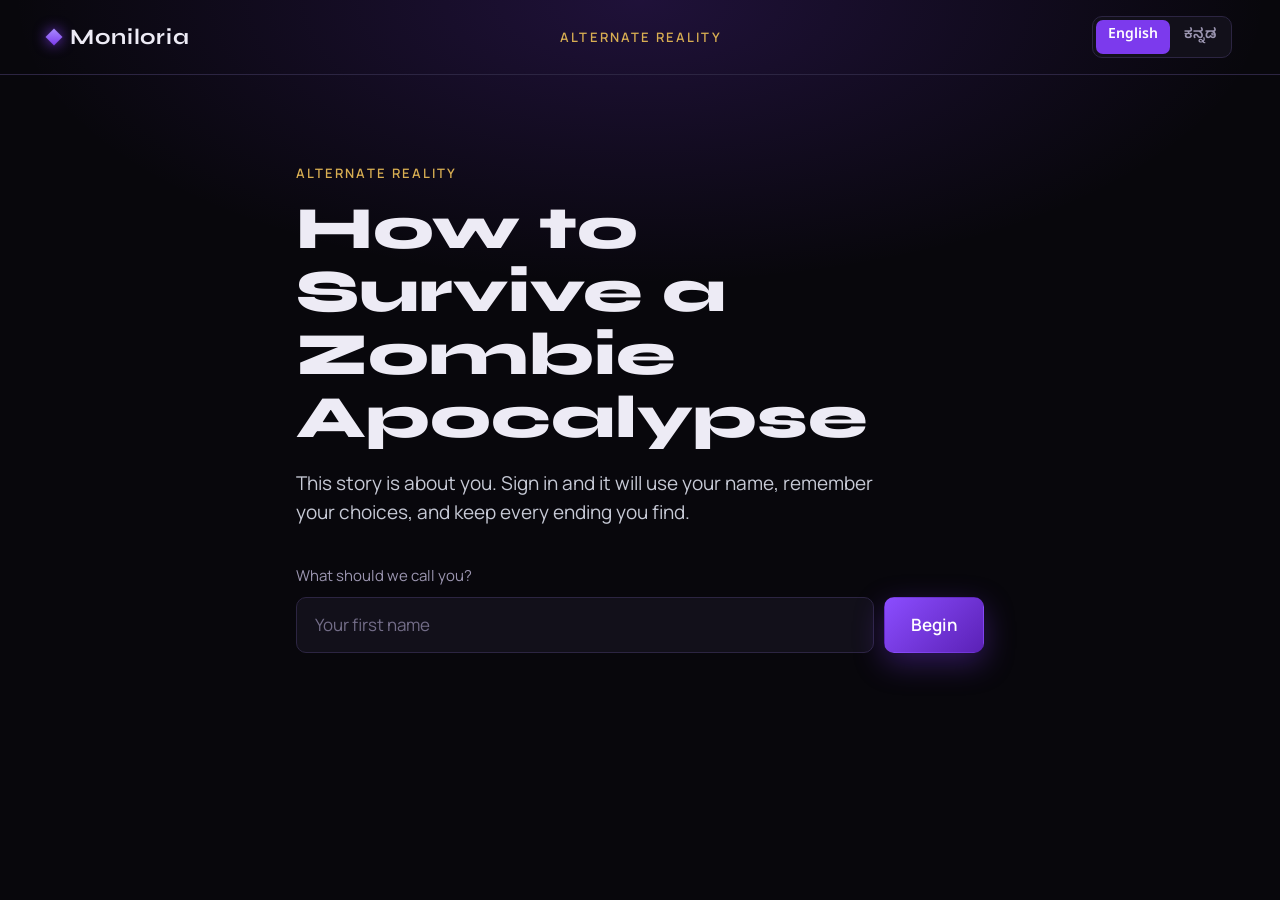
==== commit 23df5069: "Make the language switch show both English and Kannada Replaces the single button with a two-option " ====
--- a/story.html
+++ b/story.html
@@ -19,7 +19,10 @@
       <a class="wordmark" href="index.html"><span class="gem" aria-hidden="true"></span>Moniloria</a>
       <span class="reader-bar-title" data-i18n="nav.ar">Alternate Reality</span>
       <div class="nav-end">
-        <button class="lang-toggle" type="button" aria-label="Change language"></button>
+        <div class="lang-switch" role="group" aria-label="Language">
+          <button type="button" data-lang="en" lang="en">English</button>
+          <button type="button" data-lang="kn" lang="kn">ಕನ್ನಡ</button>
+        </div>
       <div class="reader-chip" id="reader-chip" hidden>
         <span id="reader-name"></span>
         <button class="link-button" id="sign-out" type="button" data-i18n="story.signout">Sign out</button>
--- a/css/styles.css
+++ b/css/styles.css
@@ -450,12 +450,17 @@
 
 /* ---------- language switch and Kannada ---------- */
 .nav-end { display: flex; align-items: center; gap: 12px; }
-.lang-toggle {
-  padding: 8px 14px; border-radius: 8px;
-  border: 1px solid var(--line); background: transparent; color: var(--silver);
-  font-family: "Noto Sans Kannada", var(--sans); font-size: 14px; font-weight: 600;
-}
-.lang-toggle:hover { border-color: var(--purple-bright); color: var(--text); }
+.lang-switch {
+  display: inline-flex; padding: 3px; gap: 2px;
+  border: 1px solid var(--line); border-radius: 10px; background: var(--surface);
+}
+.lang-switch button {
+  padding: 6px 12px; border-radius: 7px; border: 0;
+  background: transparent; color: var(--muted);
+  font-family: "Noto Sans Kannada", "Manrope", system-ui, sans-serif; font-size: 14px; font-weight: 600;
+}
+.lang-switch button:hover { color: var(--text); }
+.lang-switch button.on { background: var(--purple); color: #fff; cursor: default; }
 .wordmark { font-family: "Syne", system-ui, sans-serif; }
 .ar-upcoming b { font-weight: inherit; }
 
@@ -480,3 +485,15 @@
 @media (max-width: 820px) {
   .reader-bar-title { display: none; }
 }
+
+@media (max-width: 480px) {
+  .nav, .reader-bar { padding-left: 12px; padding-right: 12px; gap: 8px; }
+  .wordmark { font-size: 18px; gap: 7px; }
+  .nav-cta { display: none; }
+  .lang-switch button { padding: 6px 9px; font-size: 13px; }
+  .reader-chip { gap: 8px; font-size: 14px; }
+}
+.reader-chip .link-button { white-space: nowrap; }
+@media (max-width: 480px) {
+  #reader-name { display: none; }
+}
